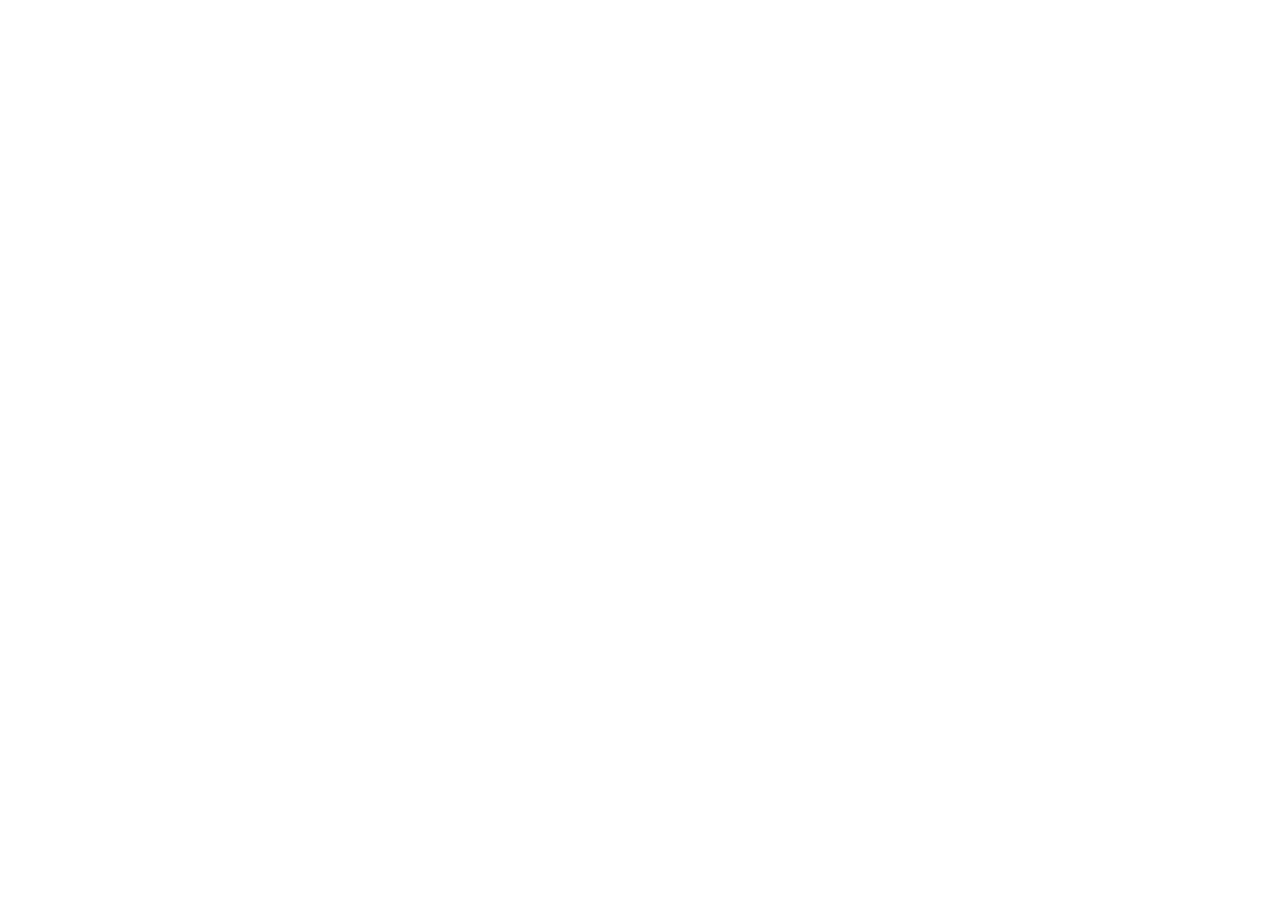
==== index.html @ 85b170e9 "Add files via upload" ====
<!DOCTYPE html>
<html lang="id">
<head>
<meta charset="utf-8">
<meta name="viewport" content="width=device-width,initial-scale=1,viewport-fit=cover">
<meta name="theme-color" content="#000000">
<title>MIE AYAM 18 NOVEMBER</title>
<link rel="stylesheet" href="css/style.css">
</head>
<body>
<div class="stage"><div id="phone"><div class="screen" id="screen"></div></div></div>
<script src="data/config.js"></script>
<script src="data/story.js"></script>
<script src="js/app.js"></script>
</body>
</html>
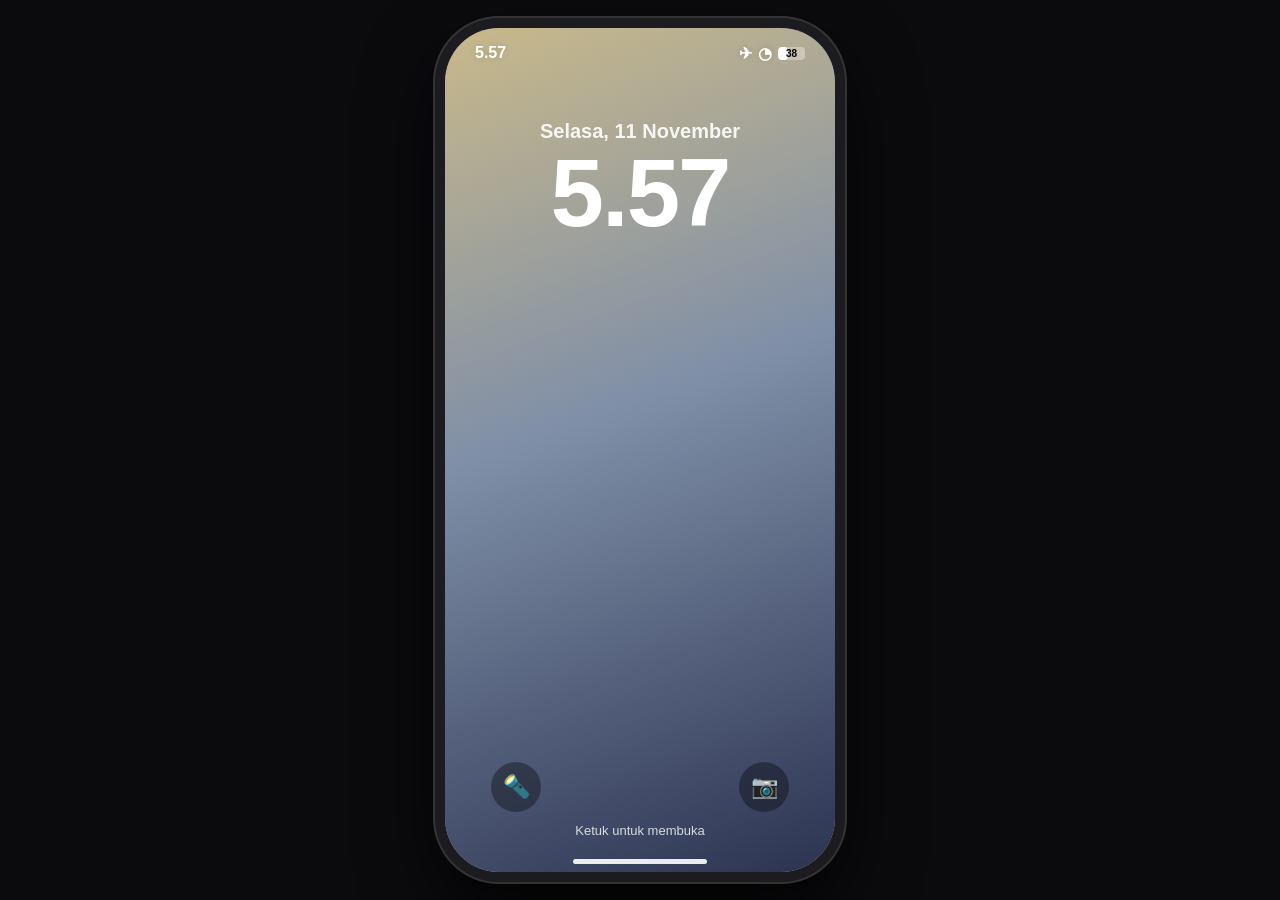
==== commit bd80f71d: "Add files via upload" ====
--- a/index.html
+++ b/index.html
@@ -5,12 +5,12 @@
 <meta name="viewport" content="width=device-width,initial-scale=1,viewport-fit=cover">
 <meta name="theme-color" content="#000000">
 <title>MIE AYAM 18 NOVEMBER</title>
-<link rel="stylesheet" href="css/style.css">
+<link rel="stylesheet" href="style.css">
 </head>
 <body>
 <div class="stage"><div id="phone"><div class="screen" id="screen"></div></div></div>
-<script src="data/config.js"></script>
-<script src="data/story.js"></script>
-<script src="js/app.js"></script>
+<script src="config.js"></script>
+<script src="story.js"></script>
+<script src="app.js"></script>
 </body>
 </html>
--- a/style.css
+++ b/style.css
@@ -0,0 +1,255 @@
+*{box-sizing:border-box;margin:0;padding:0;-webkit-tap-highlight-color:transparent}
+html,body{height:100%;background:#0b0b0e;font-family:-apple-system,BlinkMacSystemFont,"SF Pro Text","Helvetica Neue",Roboto,Arial,sans-serif;color:#fff;overflow:hidden}
+button{font:inherit;color:inherit;background:none;border:0;cursor:pointer}
+.stage{height:100%;display:flex;align-items:center;justify-content:center}
+#phone{position:relative;width:390px;height:844px;max-height:100vh;border-radius:54px;background:#000;box-shadow:0 0 0 10px #1c1c20,0 0 0 12px #333,0 30px 80px #000;overflow:hidden}
+@media (max-width:520px),(max-height:700px) and (max-width:900px){#phone{width:100vw;height:100dvh;max-height:none;border-radius:0;box-shadow:none}}
+@media (min-width:521px) and (max-height:880px){#phone{height:calc(100vh - 24px);width:calc((100vh - 24px)*390/844)}}
+.screen{position:absolute;inset:0;overflow:hidden;background:#000}
+.layer{position:absolute;inset:0;overflow:hidden}
+.bg{background-size:cover;background-position:center;background-color:#2a2540}
+.bg.def1{background-image:linear-gradient(160deg,#c9b98a 0%,#7f8fa8 45%,#2b3350 100%)}
+.bg.def2{background-image:linear-gradient(170deg,#3a4a6b 0%,#6f5f87 50%,#d6a77a 100%)}
+/* status bar */
+.sb{position:absolute;top:0;left:0;right:0;height:50px;padding:16px 30px 0;display:flex;justify-content:space-between;align-items:flex-start;font-weight:600;font-size:16px;z-index:60;pointer-events:none;text-shadow:0 0 6px rgba(0,0,0,.15)}
+.sb .r{display:flex;gap:6px;align-items:center}
+.batt{position:relative;width:27px;height:13px;border-radius:4px;background:rgba(255,255,255,.35);overflow:hidden;font-size:10px;font-weight:700;display:flex;align-items:center;justify-content:center}
+.batt i{position:absolute;left:0;top:0;bottom:0;background:#fff;border-radius:4px}
+.batt.low i{background:#ff453a}
+.batt b{position:relative;color:#000;z-index:1}
+.homebar{position:absolute;bottom:8px;left:50%;width:134px;height:5px;margin-left:-67px;border-radius:3px;background:rgba(255,255,255,.9);z-index:70;cursor:pointer}
+.homebar.dark{background:#111}
+/* lock */
+#lock .date{position:absolute;top:92px;width:100%;text-align:center;font-size:20px;font-weight:600;opacity:.9}
+#lock .time{position:absolute;top:112px;width:100%;text-align:center;font-size:96px;font-weight:700;letter-spacing:-2px;line-height:1.1}
+#lock .hint{position:absolute;bottom:34px;width:100%;text-align:center;font-size:13px;opacity:.8;animation:pulse 2s infinite}
+#lock .tools{position:absolute;bottom:60px;width:100%;display:flex;justify-content:space-between;padding:0 46px}
+#lock .tools span{width:50px;height:50px;border-radius:50%;background:rgba(0,0,0,.35);backdrop-filter:blur(10px);display:flex;align-items:center;justify-content:center;font-size:22px}
+#pass{background:rgba(20,20,24,.55);backdrop-filter:blur(40px);transform:translateY(100%);transition:transform .35s}
+#pass.show{transform:none}
+#pass .t{margin-top:110px;text-align:center;font-size:20px}
+#pass .dots{display:flex;gap:18px;justify-content:center;margin:26px 0 38px}
+#pass .dots i{width:13px;height:13px;border:1.5px solid #fff;border-radius:50%}
+#pass .dots i.on{background:#fff}
+#pass .dots.shake{animation:shake .4s}
+.pad{display:grid;grid-template-columns:repeat(3,78px);gap:16px 24px;justify-content:center}
+.pad button{width:78px;height:78px;border-radius:50%;background:rgba(255,255,255,.18);font-size:34px;line-height:1;display:flex;flex-direction:column;align-items:center;justify-content:center}
+.pad button small{font-size:10px;letter-spacing:2px;margin-top:1px;opacity:.85}
+.pad button:active{background:rgba(255,255,255,.5)}
+.pad .z{grid-column:2}
+#pass .bt{position:absolute;bottom:40px;left:34px;right:34px;display:flex;justify-content:space-between;font-size:17px}
+/* home */
+#home .widgets{position:absolute;top:70px;left:20px;right:20px;display:grid;grid-template-columns:1fr 1fr;gap:14px}
+.w{height:158px;border-radius:22px;overflow:hidden;position:relative}
+.w.weather{background:linear-gradient(#5b7fb0,#8aa6c9);padding:12px 14px;font-size:14px;font-weight:600}
+.w.weather .big{font-size:40px;font-weight:300}
+.w.weather .s{font-size:12px;font-weight:500;margin-top:20px}
+.wl{text-align:center;font-size:11px;margin-top:4px;opacity:.9}
+.grid{position:absolute;top:262px;left:20px;right:20px;display:grid;grid-template-columns:repeat(4,1fr);gap:18px 0}
+.app{display:flex;flex-direction:column;align-items:center;font-size:11px;gap:6px;position:relative}
+.ico{width:62px;height:62px;border-radius:15px;position:relative;overflow:hidden;display:flex;align-items:center;justify-content:center}
+.app .badge,.badge{position:absolute;top:-6px;right:2px;min-width:22px;height:22px;border-radius:11px;background:#ff3b30;font-size:13px;font-weight:600;display:flex;align-items:center;justify-content:center;padding:0 6px;z-index:3;border:0}
+.dock{position:absolute;bottom:18px;left:14px;right:14px;height:96px;border-radius:34px;background:rgba(255,255,255,.28);backdrop-filter:blur(24px);display:flex;justify-content:space-around;align-items:center;padding:0 6px}
+.search-pill{position:absolute;bottom:126px;left:50%;transform:translateX(-50%);background:rgba(60,60,60,.5);border-radius:14px;padding:5px 12px;font-size:12px}
+/* banner */
+#banners{position:absolute;top:8px;left:8px;right:8px;z-index:200;pointer-events:none}
+.banner{pointer-events:auto;background:rgba(40,40,44,.92);backdrop-filter:blur(30px);border-radius:24px;padding:12px 14px;display:flex;gap:10px;align-items:center;transform:translateY(-140%);transition:transform .45s cubic-bezier(.2,.9,.3,1);box-shadow:0 8px 24px rgba(0,0,0,.4);cursor:pointer}
+.banner.in{transform:none}
+.banner .ico{width:38px;height:38px;border-radius:9px;flex:none}
+.banner .tx{flex:1;min-width:0;font-size:14px}
+.banner .tx b{display:block;font-size:15px}
+.banner .tx span{display:-webkit-box;-webkit-line-clamp:2;-webkit-box-orient:vertical;overflow:hidden;opacity:.9}
+.banner small{align-self:flex-start;font-size:12px;opacity:.6}
+/* app container */
+.appview{position:absolute;inset:0;background:#000;z-index:30;transform:scale(.85);opacity:0;border-radius:40px;transition:transform .28s,opacity .22s}
+.appview.in{transform:none;opacity:1;border-radius:0}
+.appview .body{position:absolute;top:50px;bottom:0;left:0;right:0;display:flex;flex-direction:column}
+.scroll{overflow-y:auto;flex:1;scrollbar-width:none}
+.scroll::-webkit-scrollbar{display:none}
+.bar{display:flex;justify-content:space-around;align-items:center;height:84px;padding-bottom:22px;font-size:10px;border-top:1px solid #222;background:rgba(18,18,20,.95);flex:none}
+.bar div{display:flex;flex-direction:column;align-items:center;gap:3px;opacity:.55}
+.bar div.on{opacity:1}
+.bar svg{width:26px;height:26px}
+.ph{background:linear-gradient(135deg,#2c3140,#3b3350);color:#9aa;display:flex;align-items:center;justify-content:center;text-align:center;font-size:11px;padding:6px;line-height:1.25;background-size:cover;background-position:center}
+.ph.has{color:transparent;font-size:0}
+.av{border-radius:50%;background-size:cover;background-position:center;background-color:#555;display:flex;align-items:center;justify-content:center;font-weight:600;color:#fff;flex:none;overflow:hidden}
+/* notes */
+.notes{background:#000}
+.nhead{padding:6px 16px 0;display:flex;justify-content:space-between;align-items:center;color:#f5c542;font-size:17px}
+.ntitle{font-size:34px;font-weight:700;padding:6px 16px 8px}
+.search{margin:0 16px 10px;background:#1c1c1e;border-radius:10px;padding:8px 10px;color:#8e8e93;font-size:17px}
+.sec{padding:16px 20px 6px;font-weight:700;font-size:17px}
+.group{margin:0 16px;background:#1c1c1e;border-radius:12px;overflow:hidden}
+.nrow{padding:10px 14px;border-bottom:1px solid #2c2c2e;cursor:pointer}
+.nrow:last-child{border:0}
+.nrow b{display:block;font-weight:500;font-size:16px;white-space:nowrap;overflow:hidden;text-overflow:ellipsis}
+.nrow small{color:#8e8e93;font-size:13px;white-space:nowrap;overflow:hidden;text-overflow:ellipsis;display:block}
+.nrow.new b::after{content:" •";color:#f5c542}
+.ndetail{padding:20px 22px 40px;font-size:17px;line-height:1.45;white-space:pre-wrap}
+.ndetail h1{font-size:24px;margin-bottom:10px}
+.ndetail p{margin-bottom:16px}
+.nfoot{height:84px;flex:none;display:flex;justify-content:center;align-items:center;color:#8e8e93;font-size:12px;border-top:1px solid #222;background:#111}
+/* whatsapp */
+.wa{background:#0b0b0b}
+.wa .ct{font-size:34px;font-weight:700;padding:4px 16px 10px}
+.wa .topic{display:flex;justify-content:flex-end;gap:16px;padding:6px 16px 0;color:#2f95ff}
+.crow{display:flex;gap:12px;padding:10px 16px;align-items:center;cursor:pointer;position:relative}
+.crow:active{background:#1a1a1a}
+.crow .m{flex:1;min-width:0;border-bottom:1px solid #1d1d1d;padding-bottom:10px}
+.crow .l1{display:flex;justify-content:space-between;font-weight:600;font-size:16px}
+.crow .l1 span:last-child{font-weight:400;font-size:13px;color:#8e8e93}
+.crow .l2{display:flex;justify-content:space-between;color:#8e8e93;font-size:14px;margin-top:2px}
+.crow .l2 span:first-child{white-space:nowrap;overflow:hidden;text-overflow:ellipsis;flex:1}
+.crow .un{background:#2f95ff;color:#fff;min-width:20px;height:20px;border-radius:10px;font-size:12px;font-weight:600;display:flex;align-items:center;justify-content:center;padding:0 6px;margin-left:8px}
+.chead{display:flex;align-items:center;gap:8px;padding:0 12px 8px;background:#161618;border-bottom:1px solid #222;color:#2f95ff;flex:none;cursor:pointer}
+.chead .nm{flex:1;min-width:0;color:#fff;font-size:16px;font-weight:600;line-height:1.15}
+.chead .nm small{display:block;font-weight:400;font-size:12px;color:#8e8e93;white-space:nowrap;overflow:hidden;text-overflow:ellipsis}
+.chead .nm small.ty{color:#2fd35b}
+.back{display:flex;align-items:center;font-size:17px;gap:2px;color:#2f95ff}
+.msgs{flex:1;overflow-y:auto;padding:10px 10px 14px;display:flex;flex-direction:column;gap:3px;background:#0b0f10 center/cover;scrollbar-width:none}
+.msgs.pat{background-image:url("data:image/svg+xml,%3Csvg xmlns='http://www.w3.org/2000/svg' width='120' height='120'%3E%3Cg fill='none' stroke='%23ffffff' stroke-opacity='.05' stroke-width='2'%3E%3Ccircle cx='20' cy='22' r='9'/%3E%3Cpath d='M60 14l10 18H50zM90 70l12 12M20 80h18v14H20zM66 84q8-14 16 0'/%3E%3C/g%3E%3C/svg%3E")}
+.msgs::-webkit-scrollbar{display:none}
+.b{max-width:78%;padding:6px 9px 4px;border-radius:12px;font-size:15.5px;line-height:1.28;position:relative;word-wrap:break-word;animation:pop .22s;white-space:pre-wrap}
+.b.in{align-self:flex-start;background:#3a3a3c;border-top-left-radius:4px}
+.b.out{align-self:flex-end;background:#0b6b57;border-top-right-radius:4px}
+.b .nmx{font-size:13px;font-weight:700;margin-bottom:1px}
+.b .tm{font-size:10.5px;opacity:.6;margin-left:8px;float:right;margin-top:6px;display:inline-flex;gap:3px;align-items:center}
+.b .tick{color:#53bdeb;font-size:12px}
+.b .tick.one{color:#aaa}
+.b.media{padding:3px 3px 4px}
+.b.media .tm{position:absolute;right:8px;bottom:6px;margin:0;background:rgba(0,0,0,.45);padding:1px 6px;border-radius:8px;opacity:1;float:none}
+.mph{width:230px;aspect-ratio:var(--photoRatio,4/5);border-radius:10px;overflow:hidden;position:relative;cursor:pointer}
+.mph .ph{width:100%;height:100%}
+.mph .play{position:absolute;inset:0;display:flex;align-items:center;justify-content:center;font-size:34px;text-shadow:0 0 10px #000}
+.vn{display:flex;align-items:center;gap:8px;width:220px;padding:2px 2px 6px}
+.vn .pb{width:34px;height:34px;border-radius:50%;background:#fff;color:#111;display:flex;align-items:center;justify-content:center;font-size:14px;flex:none}
+.vn .wf{flex:1;height:26px;display:flex;align-items:center;gap:2px;position:relative}
+.vn .wf i{width:3px;border-radius:2px;background:rgba(255,255,255,.4)}
+.vn .wf i.d{background:#fff}
+.vn small{font-size:11px;opacity:.7;min-width:30px}
+.sep{align-self:center;background:#2a2d2f;color:#c7ccd0;font-size:12px;padding:4px 10px;border-radius:8px;margin:8px 0 4px}
+.sys{align-self:center;max-width:88%;text-align:center;font-size:12.5px;font-style:italic;color:#aab1b6;background:rgba(40,44,46,.85);padding:6px 12px;border-radius:12px;margin:6px 0}
+.comp{display:flex;align-items:center;gap:10px;padding:8px 12px 6px;background:#161618;flex:none;color:#2f95ff}
+.comp .in{flex:1;min-height:36px;background:#2c2c2e;border-radius:19px;padding:8px 14px;font-size:15.5px;color:#fff;line-height:1.25;max-height:100px;overflow:hidden;position:relative;cursor:text}
+.comp .in.hot{outline:2px solid rgba(47,149,255,.8);animation:glow 1.4s infinite}
+.comp .in .cur{display:inline-block;width:2px;height:16px;background:#2f95ff;vertical-align:middle;margin-left:1px;animation:blink 1s infinite}
+.send{width:34px;height:34px;border-radius:50%;background:#2f95ff;color:#fff;display:flex;align-items:center;justify-content:center;font-size:18px}
+.kb{background:#1f1f22;padding:8px 4px 26px;flex:none;display:none;user-select:none}
+.kb.show{display:block}
+.kb .row{display:flex;justify-content:center;gap:5px;margin-bottom:9px}
+.kb .k{min-width:31px;height:42px;border-radius:6px;background:#4a4a4e;display:flex;align-items:center;justify-content:center;font-size:19px;padding:0 4px;box-shadow:0 1px 0 #000}
+.kb .k.fn{background:#333336;font-size:14px}
+.kb .k.sp{flex:1;max-width:210px}
+.kb .k.go{background:#2f95ff;min-width:84px;font-size:14px}
+.kb .k.hit{background:#fff;color:#000;transform:translateY(-10px) scale(1.2)}
+.kb .k.sp.hit{transform:none;background:#8a8a8e}
+/* big text overlay */
+#big{position:absolute;inset:0;z-index:150;background:rgba(0,0,0,.85);display:none;align-items:center;justify-content:center;flex-direction:column;font-size:78px;font-weight:700;animation:fade .3s}
+#big small{font-size:16px;opacity:.7;font-weight:400;margin-top:10px}
+#big.show{display:flex}
+/* x */
+.x{background:#000}
+.xtop{height:48px;display:flex;align-items:center;justify-content:space-between;padding:0 16px;font-size:26px;font-weight:700;flex:none}
+.xtabs{display:flex;gap:18px;padding:0 16px;border-bottom:1px solid #2f3336;font-size:14px;color:#71767b;font-weight:600;flex:none}
+.xtabs span{padding:8px 0}
+.xtabs .on{color:#fff;border-bottom:3px solid #1d9bf0}
+.tw{display:flex;gap:10px;padding:12px 14px;border-bottom:1px solid #2f3336}
+.tw .h{font-size:14.5px;line-height:1.35}
+.tw .h b{font-weight:700}
+.tw .h .g{color:#71767b}
+.tw p{font-size:15px;line-height:1.35;margin-top:2px;white-space:pre-wrap;word-wrap:break-word}
+.tw .ic{display:flex;justify-content:space-between;color:#71767b;margin-top:10px;font-size:13px;padding-right:30px}
+.vf{color:#1d9bf0;font-size:13px}
+.xn{margin:10px 14px;padding:10px 12px;border-radius:12px;background:#16181c;font-style:italic;color:#aab;font-size:14px;line-height:1.35}
+.fab{position:absolute;right:18px;bottom:104px;width:54px;height:54px;border-radius:50%;background:#1d9bf0;display:flex;align-items:center;justify-content:center;font-size:28px}
+/* phone app */
+.recent{display:flex;align-items:center;gap:12px;padding:10px 16px;border-bottom:1px solid #1e1e1e;cursor:pointer}
+.recent .m{flex:1;min-width:0}
+.recent .m b{font-weight:600;font-size:17px;display:block}
+.recent .m small{color:#8e8e93;font-size:13px}
+.recent .d{color:#8e8e93;font-size:14px}
+.recent.miss b{color:#ff453a}
+.dialpad{display:flex;flex-direction:column;align-items:center;justify-content:center;flex:1;gap:14px}
+.dialnum{height:40px;font-size:32px}
+.dialpad .pad button{background:#333336;width:78px;height:78px}
+.dialpad .pad .call{background:#30d158;grid-column:2}
+/* call screen */
+#call{position:absolute;inset:0;z-index:120;background:linear-gradient(#2b2d42,#0c0c14);display:none;flex-direction:column;align-items:center;padding:90px 24px 50px}
+#call.show{display:flex;animation:fade .25s}
+#call .nm{font-size:32px;font-weight:600;margin-top:14px}
+#call .tmr{font-size:18px;opacity:.75;margin-top:4px;font-variant-numeric:tabular-nums}
+#call .tx{flex:1;width:100%;display:flex;flex-direction:column;align-items:center;justify-content:center;text-align:center;cursor:pointer;padding:0 6px}
+#call .who{font-size:13px;letter-spacing:2px;text-transform:uppercase;opacity:.65;margin-bottom:10px}
+#call .line{font-size:23px;line-height:1.35;animation:pop .25s}
+#call .line.act{font-style:italic;font-size:17px;opacity:.8}
+#call .taphint{font-size:12px;opacity:.5;margin-top:26px}
+#call .end{width:70px;height:70px;border-radius:50%;background:#ff3b30;font-size:30px;transform:rotate(135deg);display:flex;align-items:center;justify-content:center}
+#call .opts{display:grid;grid-template-columns:repeat(3,1fr);gap:20px;width:78%;margin-bottom:26px;font-size:11px;text-align:center}
+#call .opts div span{display:flex;width:56px;height:56px;border-radius:50%;background:rgba(255,255,255,.15);margin:0 auto 4px;align-items:center;justify-content:center;font-size:22px}
+#incoming{position:absolute;inset:0;z-index:180;background:linear-gradient(#3a3d5c,#0c0c14);display:none;flex-direction:column;align-items:center;padding:120px 30px 70px}
+#incoming.show{display:flex}
+#incoming .nm{font-size:34px;font-weight:600;margin-top:16px}
+#incoming .sub{opacity:.7;margin-top:6px}
+#incoming .acts{margin-top:auto;display:flex;justify-content:space-between;width:100%;padding:0 20px}
+#incoming .acts div{text-align:center;font-size:13px}
+#incoming .acts button{width:74px;height:74px;border-radius:50%;font-size:30px;display:block;margin:0 auto 8px}
+#incoming .ring{animation:ring 1.1s infinite}
+/* photos */
+.pgrid{display:grid;grid-template-columns:repeat(3,1fr);gap:2px}
+.pgrid .ph{aspect-ratio:var(--galleryRatio,1/1);position:relative;cursor:pointer;border-radius:0}
+.pgrid .dur{position:absolute;right:5px;bottom:3px;font-size:12px;font-weight:600;color:#fff;text-shadow:0 0 4px #000}
+.ptitle{font-size:34px;font-weight:700;padding:6px 16px}
+#viewer{position:absolute;inset:0;z-index:140;background:#000;display:none;flex-direction:column}
+#viewer.show{display:flex}
+#viewer .img{flex:1;margin:56px 0 0;background-size:contain;background-repeat:no-repeat;background-position:center;display:flex;align-items:center;justify-content:center;text-align:center;padding:24px;color:#aaa;font-style:italic}
+#viewer .cap{padding:14px 20px 34px;font-size:14px;text-align:center;color:#ddd;background:#111}
+#viewer .x{position:absolute;top:56px;right:16px;width:34px;height:34px;border-radius:50%;background:rgba(60,60,60,.8);font-size:18px;z-index:3}
+/* instagram */
+.ig{background:#000}
+.igtop{height:48px;display:flex;justify-content:space-between;align-items:center;padding:0 16px;font-family:Georgia,serif;font-style:italic;font-size:28px;font-weight:700;flex:none}
+.stories{display:flex;gap:12px;padding:8px 12px 12px;overflow-x:auto;flex:none;scrollbar-width:none}
+.story{display:flex;flex-direction:column;align-items:center;font-size:11px;gap:5px;width:70px;flex:none;cursor:pointer}
+.story .ring{padding:3px;border-radius:50%;background:linear-gradient(45deg,#fdc468,#df4996,#962fbf)}
+.story .ring .av{border:3px solid #000}
+.post .ph{width:100%;aspect-ratio:1/1;border-radius:0}
+.post .hd{display:flex;align-items:center;gap:9px;padding:8px 12px;font-size:14px;font-weight:600}
+.post .cp{padding:8px 12px 18px;font-size:14px;line-height:1.35}
+/* calendar */
+.cal{background:#000;color:#fff}
+.cal .top{display:flex;justify-content:space-between;color:#ff453a;padding:6px 16px;font-size:17px;flex:none}
+.cal h1{font-size:34px;padding:0 16px 8px;flex:none}
+.cal .wd,.cal .days{display:grid;grid-template-columns:repeat(7,1fr);text-align:center;padding:0 8px;font-size:12px;color:#8e8e93}
+.cal .days div{height:44px;font-size:20px;color:#fff;position:relative;display:flex;align-items:center;justify-content:center;cursor:pointer}
+.cal .days div.we{color:#8e8e93}
+.cal .days div span{width:34px;height:34px;border-radius:50%;display:flex;align-items:center;justify-content:center}
+.cal .days div.today span{background:#ff453a}
+.cal .days div.sel span{background:#fff;color:#000}
+.cal .days div.hasev::after{content:"";position:absolute;bottom:3px;width:5px;height:5px;border-radius:50%;background:#0a84ff}
+.cal .evs{flex:1;overflow:auto;border-top:1px solid #222;margin-top:10px;padding:14px 16px}
+.cal .ev{background:#1c1c1e;border-left:4px solid #0a84ff;border-radius:8px;padding:10px 12px;margin-bottom:10px}
+.cal .ev small{display:block;color:#aaa;margin-top:3px;font-size:13px}
+.cal .none{text-align:center;color:#8e8e93;margin-top:50px;font-size:20px;font-weight:600}
+/* clock / safari */
+.alr{display:flex;justify-content:space-between;align-items:center;padding:10px 16px;border-bottom:1px solid #222}
+.alr b{font-size:52px;font-weight:300}
+.alr b small{font-size:22px;margin-left:2px}
+.alr span{display:block;font-size:13px;color:#ccc}
+.tg{width:51px;height:31px;border-radius:16px;background:#39393d;position:relative;cursor:pointer;transition:.2s;flex:none}
+.tg i{position:absolute;left:2px;top:2px;width:27px;height:27px;border-radius:50%;background:#fff;transition:.2s}
+.tg.on{background:#30d158}
+.tg.on i{left:22px}
+.saf{padding:10px 16px}
+.saf .rt{display:flex;justify-content:space-between;color:#8e8e93;font-size:12px;margin:50px 6px 8px}
+.saf .it{display:flex;gap:12px;align-items:center;padding:10px 6px;border-bottom:1px solid #222;font-size:15px}
+/* end */
+#end{position:absolute;inset:0;z-index:300;background:#000;display:none;align-items:center;justify-content:center;flex-direction:column;text-align:center;gap:18px;padding:30px}
+#end.show{display:flex;animation:fade 2s}
+#end h2{letter-spacing:4px;font-size:22px}
+#end button{border:1px solid #666;border-radius:20px;padding:8px 20px;font-size:14px}
+@keyframes pop{from{transform:scale(.92);opacity:0}to{transform:none;opacity:1}}
+@keyframes fade{from{opacity:0}to{opacity:1}}
+@keyframes pulse{50%{opacity:.35}}
+@keyframes blink{50%{opacity:0}}
+@keyframes glow{50%{outline-color:rgba(47,149,255,.2)}}
+@keyframes shake{20%,60%{transform:translateX(-10px)}40%,80%{transform:translateX(10px)}}
+@keyframes ring{20%,60%{transform:rotate(-14deg)}40%,80%{transform:rotate(14deg)}}
